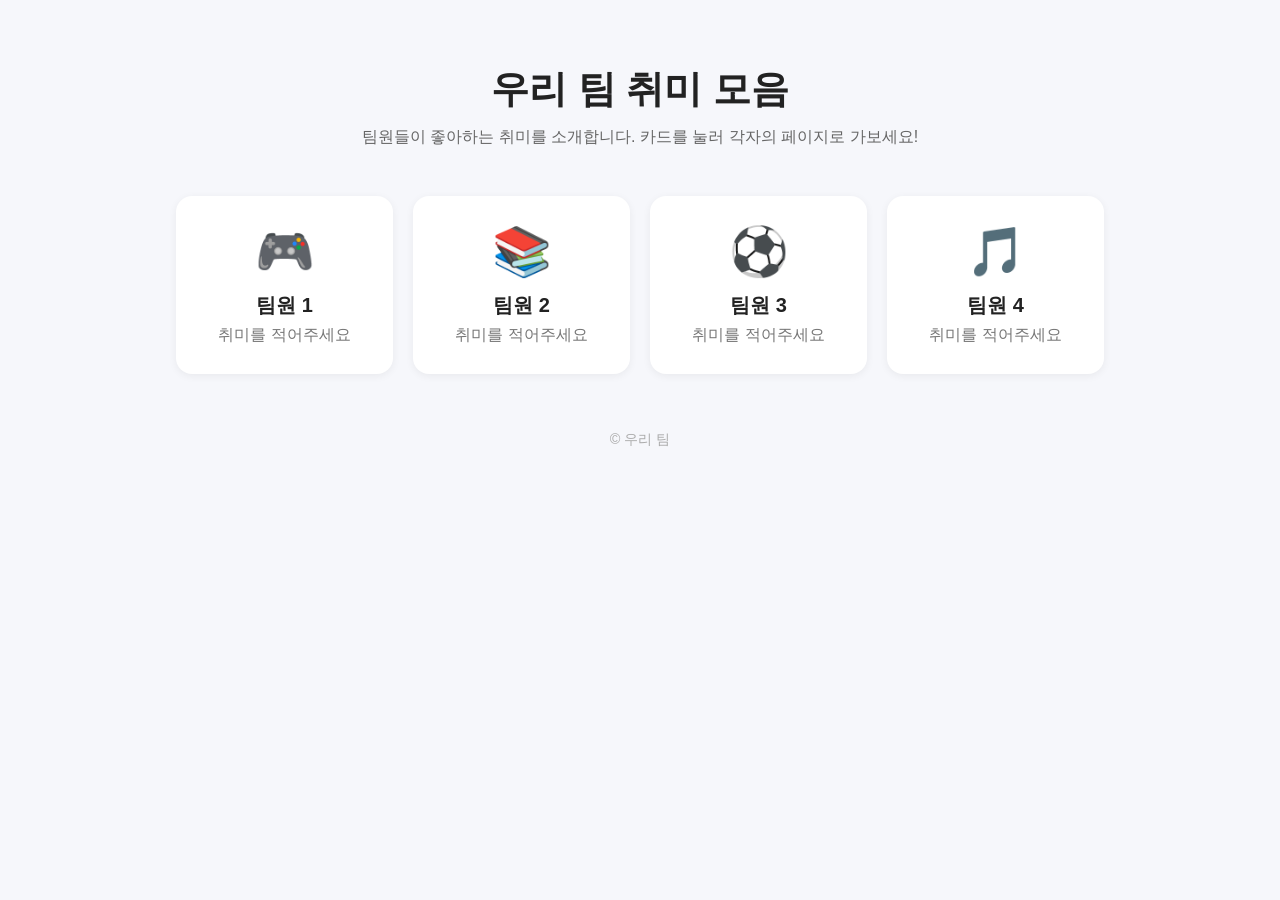
==== index.html @ 4dd45fc5 "팀 취미 사이트 초기 구조: 홈 + 팀원 4명 페이지 Co-Authored-By: Claude Opus 5.5 <noreply@anthropic.com>" ====
<!doctype html>
<html lang="ko">
<head>
  <meta charset="utf-8">
  <meta name="viewport" content="width=device-width, initial-scale=1">
  <title>우리 팀 취미 모음</title>
  <link rel="stylesheet" href="style.css">
</head>
<body>
  <header class="hero">
    <h1>우리 팀 취미 모음</h1>
    <p>팀원들이 좋아하는 취미를 소개합니다. 카드를 눌러 각자의 페이지로 가보세요!</p>
  </header>

  <main class="grid">
    <!-- 팀원 카드: 이름/취미/이모지는 각자 수정하세요 -->
    <a class="card" href="members/member1/">
      <span class="emoji">🎮</span>
      <h2>팀원 1</h2>
      <p>취미를 적어주세요</p>
    </a>
    <a class="card" href="members/member2/">
      <span class="emoji">📚</span>
      <h2>팀원 2</h2>
      <p>취미를 적어주세요</p>
    </a>
    <a class="card" href="members/member3/">
      <span class="emoji">⚽</span>
      <h2>팀원 3</h2>
      <p>취미를 적어주세요</p>
    </a>
    <a class="card" href="members/member4/">
      <span class="emoji">🎵</span>
      <h2>팀원 4</h2>
      <p>취미를 적어주세요</p>
    </a>
  </main>

  <footer>© 우리 팀</footer>
</body>
</html>
---- style.css ----
* { box-sizing: border-box; }
body {
  margin: 0;
  font-family: "Pretendard", "Apple SD Gothic Neo", "Malgun Gothic", sans-serif;
  background: #f6f7fb;
  color: #222;
}
.hero {
  text-align: center;
  padding: 64px 16px 32px;
}
.hero h1 { font-size: 2.4rem; margin: 0 0 12px; }
.hero p { color: #666; margin: 0; }
.grid {
  display: grid;
  grid-template-columns: repeat(auto-fit, minmax(200px, 1fr));
  gap: 20px;
  max-width: 960px;
  margin: 0 auto;
  padding: 16px;
}
.card {
  background: #fff;
  border-radius: 16px;
  padding: 28px 20px;
  text-align: center;
  text-decoration: none;
  color: inherit;
  box-shadow: 0 2px 8px rgba(0,0,0,.06);
  transition: transform .15s, box-shadow .15s;
}
.card:hover { transform: translateY(-4px); box-shadow: 0 8px 20px rgba(0,0,0,.1); }
.card .emoji { font-size: 3rem; }
.card h2 { margin: 12px 0 6px; font-size: 1.25rem; }
.card p { margin: 0; color: #777; }
footer { text-align: center; color: #aaa; padding: 40px 16px; font-size: .9rem; }
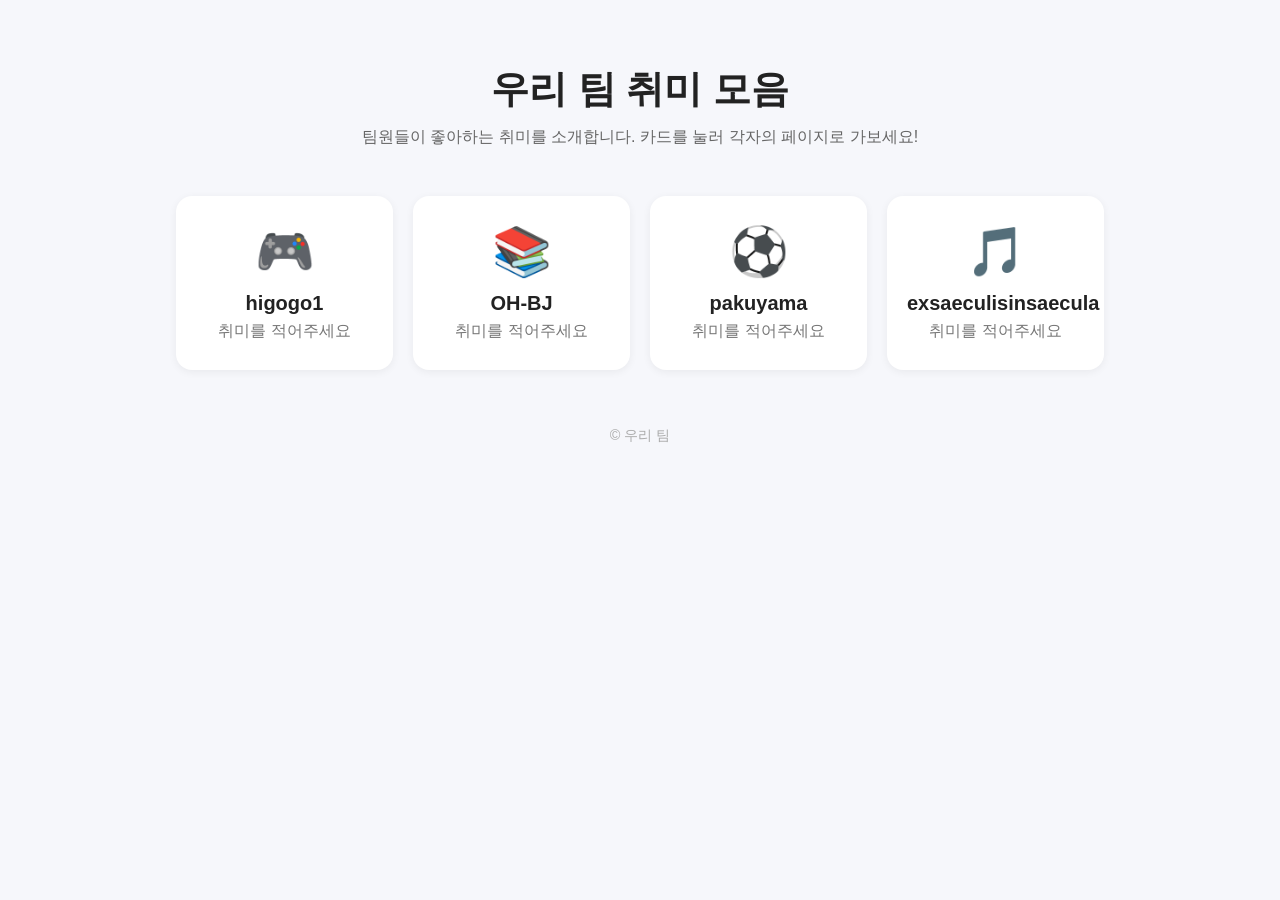
==== commit 184943d4: "팀원 폴더를 GitHub 아이디로 변경 Co-Authored-By: Claude Opus 5.5 <noreply@anthropic.com>" ====
--- a/index.html
+++ b/index.html
@@ -14,24 +14,24 @@
 
   <main class="grid">
     <!-- 팀원 카드: 이름/취미/이모지는 각자 수정하세요 -->
-    <a class="card" href="members/member1/">
+    <a class="card" href="members/higogo1/">
       <span class="emoji">🎮</span>
-      <h2>팀원 1</h2>
+      <h2>higogo1</h2>
       <p>취미를 적어주세요</p>
     </a>
-    <a class="card" href="members/member2/">
+    <a class="card" href="members/OH-BJ/">
       <span class="emoji">📚</span>
-      <h2>팀원 2</h2>
+      <h2>OH-BJ</h2>
       <p>취미를 적어주세요</p>
     </a>
-    <a class="card" href="members/member3/">
+    <a class="card" href="members/pakuyama/">
       <span class="emoji">⚽</span>
-      <h2>팀원 3</h2>
+      <h2>pakuyama</h2>
       <p>취미를 적어주세요</p>
     </a>
-    <a class="card" href="members/member4/">
+    <a class="card" href="members/exsaeculisinsaecula/">
       <span class="emoji">🎵</span>
-      <h2>팀원 4</h2>
+      <h2>exsaeculisinsaecula</h2>
       <p>취미를 적어주세요</p>
     </a>
   </main>
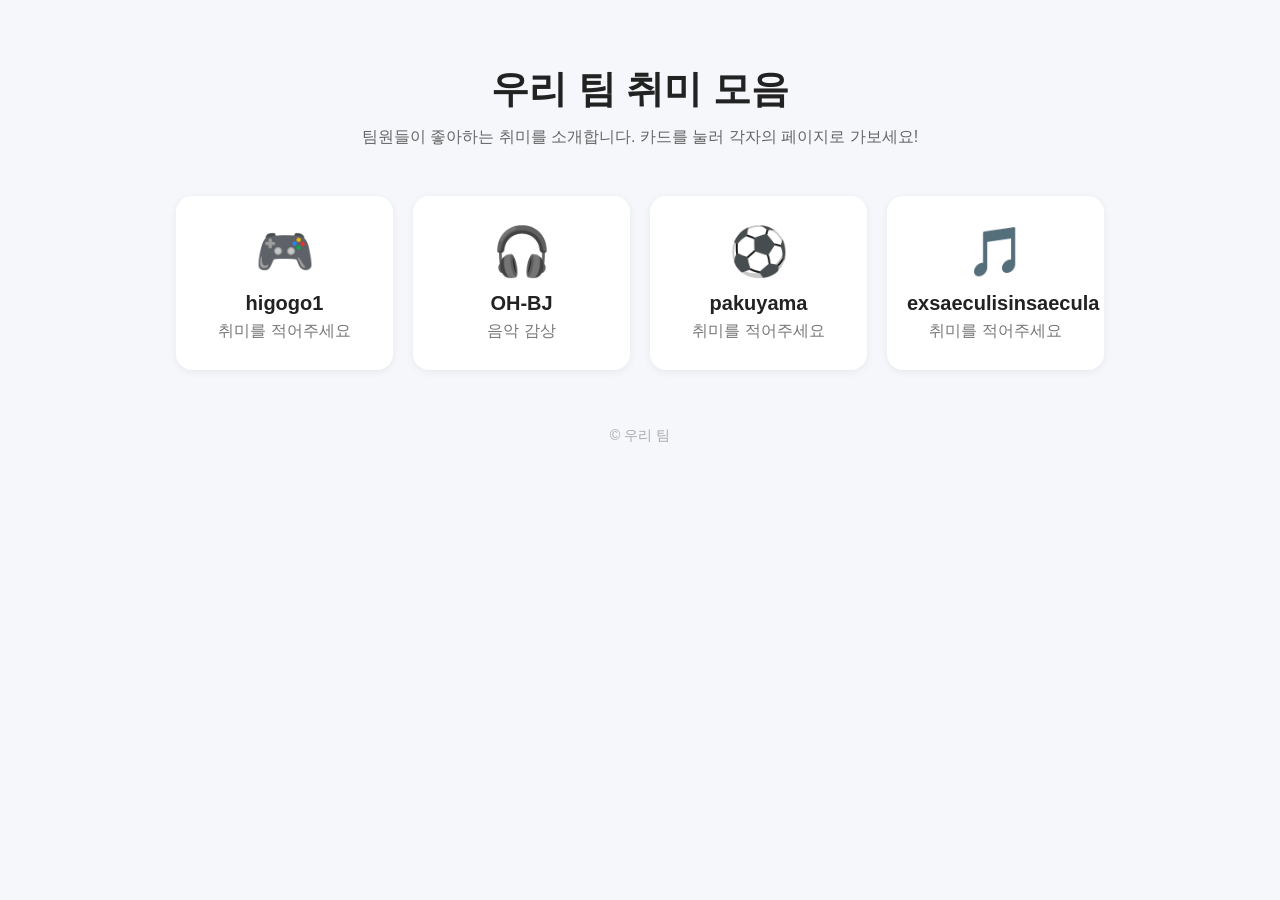
==== commit 2efbd728: "OH-BJ: 음악 감상 취미 페이지 꾸미기 Co-Authored-By: Claude Opus 5.5 <noreply@anthropic.com>" ====
--- a/index.html
+++ b/index.html
@@ -20,9 +20,9 @@
       <p>취미를 적어주세요</p>
     </a>
     <a class="card" href="members/OH-BJ/">
-      <span class="emoji">📚</span>
+      <span class="emoji">🎧</span>
       <h2>OH-BJ</h2>
-      <p>취미를 적어주세요</p>
+      <p>음악 감상</p>
     </a>
     <a class="card" href="members/pakuyama/">
       <span class="emoji">⚽</span>
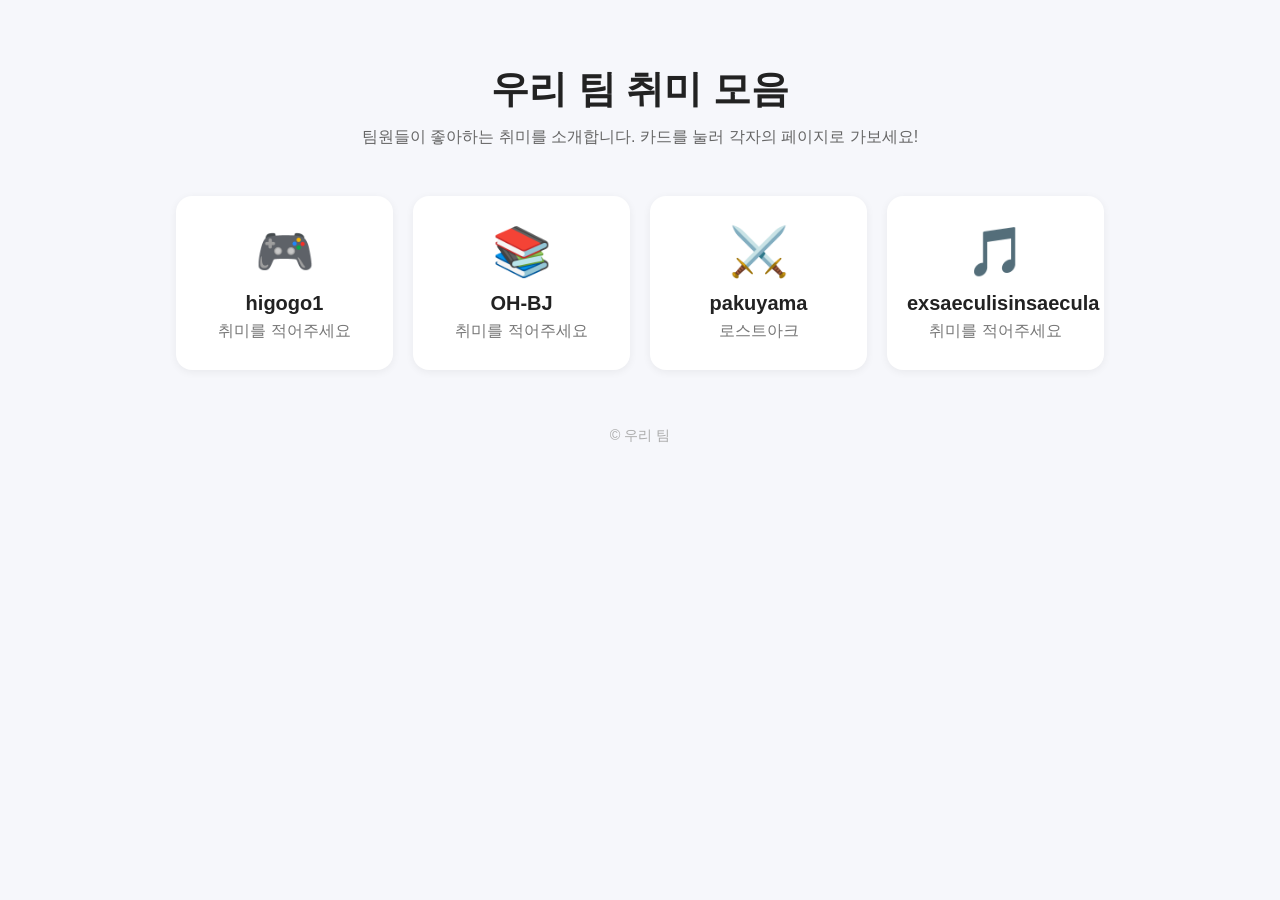
==== commit 7d418a84: "pakuyama: 로스트아크 취미 페이지 꾸미기 Co-Authored-By: Claude Opus 5.5 <noreply@anthropic.com>" ====
--- a/index.html
+++ b/index.html
@@ -20,14 +20,14 @@
       <p>취미를 적어주세요</p>
     </a>
     <a class="card" href="members/OH-BJ/">
-      <span class="emoji">🎧</span>
+      <span class="emoji">📚</span>
       <h2>OH-BJ</h2>
-      <p>음악 감상</p>
+      <p>취미를 적어주세요</p>
     </a>
     <a class="card" href="members/pakuyama/">
-      <span class="emoji">⚽</span>
+      <span class="emoji">⚔️</span>
       <h2>pakuyama</h2>
-      <p>취미를 적어주세요</p>
+      <p>로스트아크</p>
     </a>
     <a class="card" href="members/exsaeculisinsaecula/">
       <span class="emoji">🎵</span>
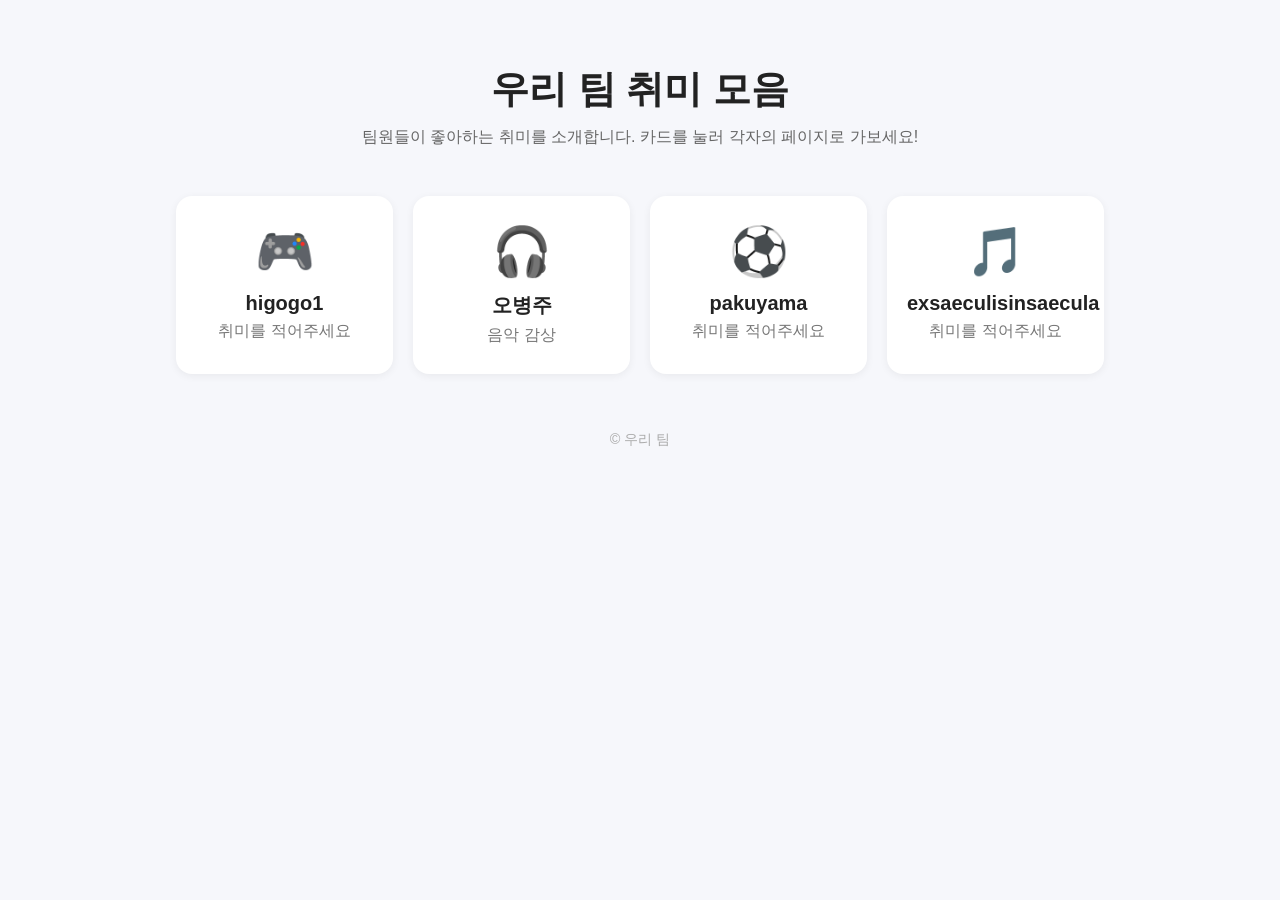
==== commit 3eb2aea4: "OH-BJ: 이름을 오병주로, 랜덤 재생 곡 160곡으로 확대 Co-Authored-By: Claude Opus 5.5 <noreply@anthropic.com>" ====
--- a/index.html
+++ b/index.html
@@ -20,14 +20,14 @@
       <p>취미를 적어주세요</p>
     </a>
     <a class="card" href="members/OH-BJ/">
-      <span class="emoji">📚</span>
-      <h2>OH-BJ</h2>
-      <p>취미를 적어주세요</p>
+      <span class="emoji">🎧</span>
+      <h2>오병주</h2>
+      <p>음악 감상</p>
     </a>
     <a class="card" href="members/pakuyama/">
-      <span class="emoji">⚔️</span>
+      <span class="emoji">⚽</span>
       <h2>pakuyama</h2>
-      <p>로스트아크</p>
+      <p>취미를 적어주세요</p>
     </a>
     <a class="card" href="members/exsaeculisinsaecula/">
       <span class="emoji">🎵</span>
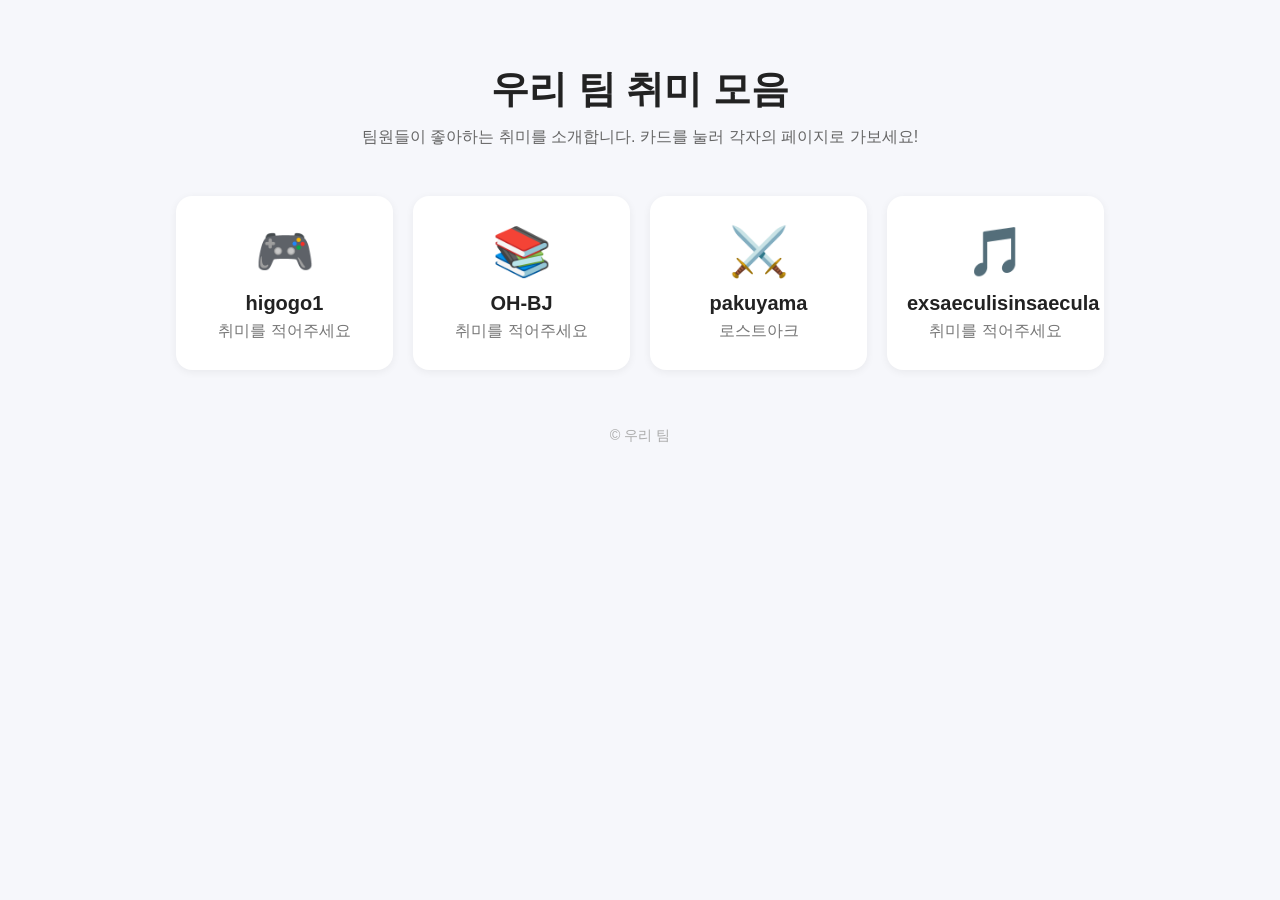
==== commit 0c5bcc50: "Merge pull request #1 from higogo1/pakuyama/lostark-page pakuyama: 로스트아크 취미 페이지 꾸미기" ====
--- a/index.html
+++ b/index.html
@@ -20,14 +20,14 @@
       <p>취미를 적어주세요</p>
     </a>
     <a class="card" href="members/OH-BJ/">
-      <span class="emoji">🎧</span>
-      <h2>오병주</h2>
-      <p>음악 감상</p>
+      <span class="emoji">📚</span>
+      <h2>OH-BJ</h2>
+      <p>취미를 적어주세요</p>
     </a>
     <a class="card" href="members/pakuyama/">
-      <span class="emoji">⚽</span>
+      <span class="emoji">⚔️</span>
       <h2>pakuyama</h2>
-      <p>취미를 적어주세요</p>
+      <p>로스트아크</p>
     </a>
     <a class="card" href="members/exsaeculisinsaecula/">
       <span class="emoji">🎵</span>
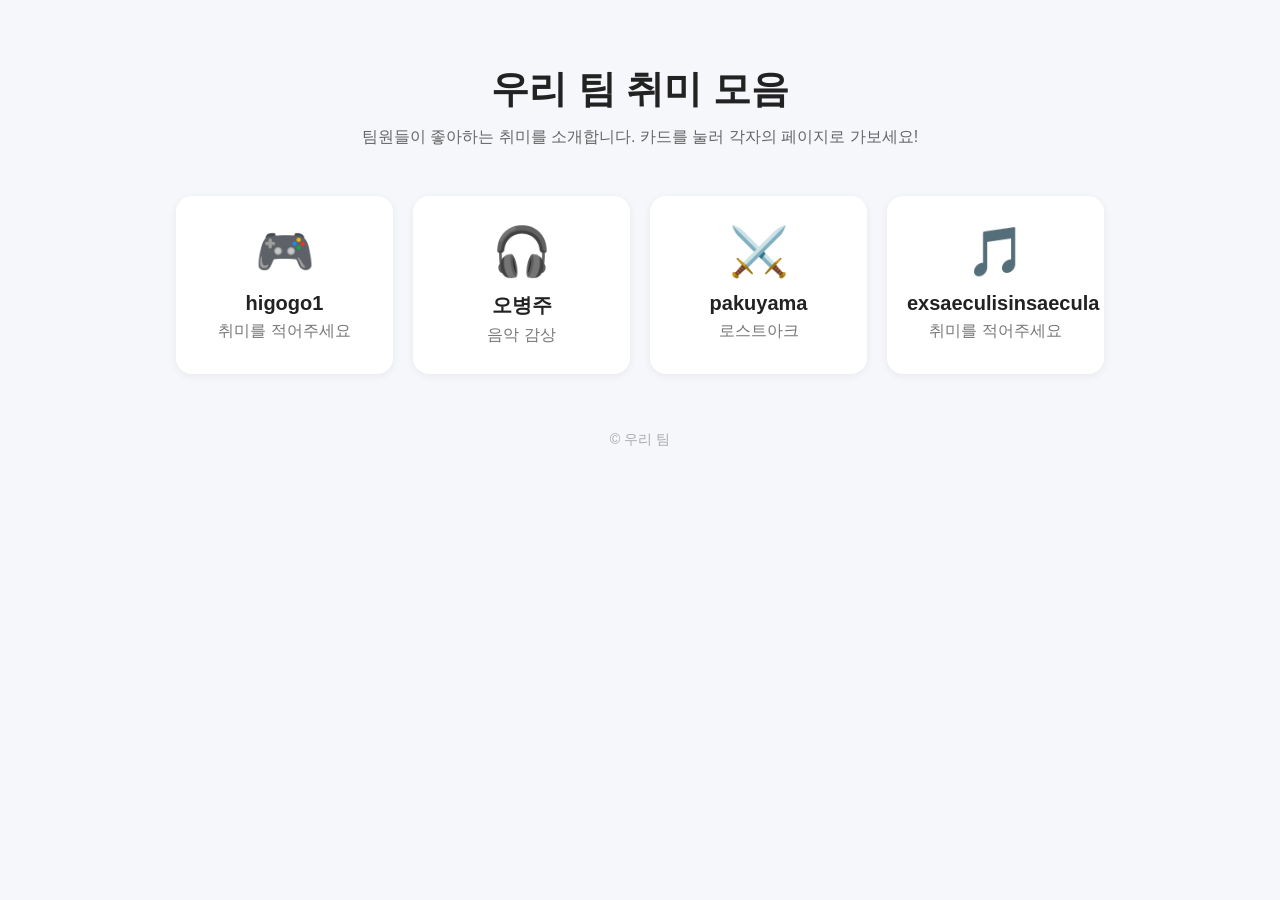
==== commit a9b53520: "Merge pull request #2 from higogo1/OH-BJ OH-BJ: 오병주 음악 감상 취미 페이지" ====
--- a/index.html
+++ b/index.html
@@ -20,9 +20,9 @@
       <p>취미를 적어주세요</p>
     </a>
     <a class="card" href="members/OH-BJ/">
-      <span class="emoji">📚</span>
-      <h2>OH-BJ</h2>
-      <p>취미를 적어주세요</p>
+      <span class="emoji">🎧</span>
+      <h2>오병주</h2>
+      <p>음악 감상</p>
     </a>
     <a class="card" href="members/pakuyama/">
       <span class="emoji">⚔️</span>
